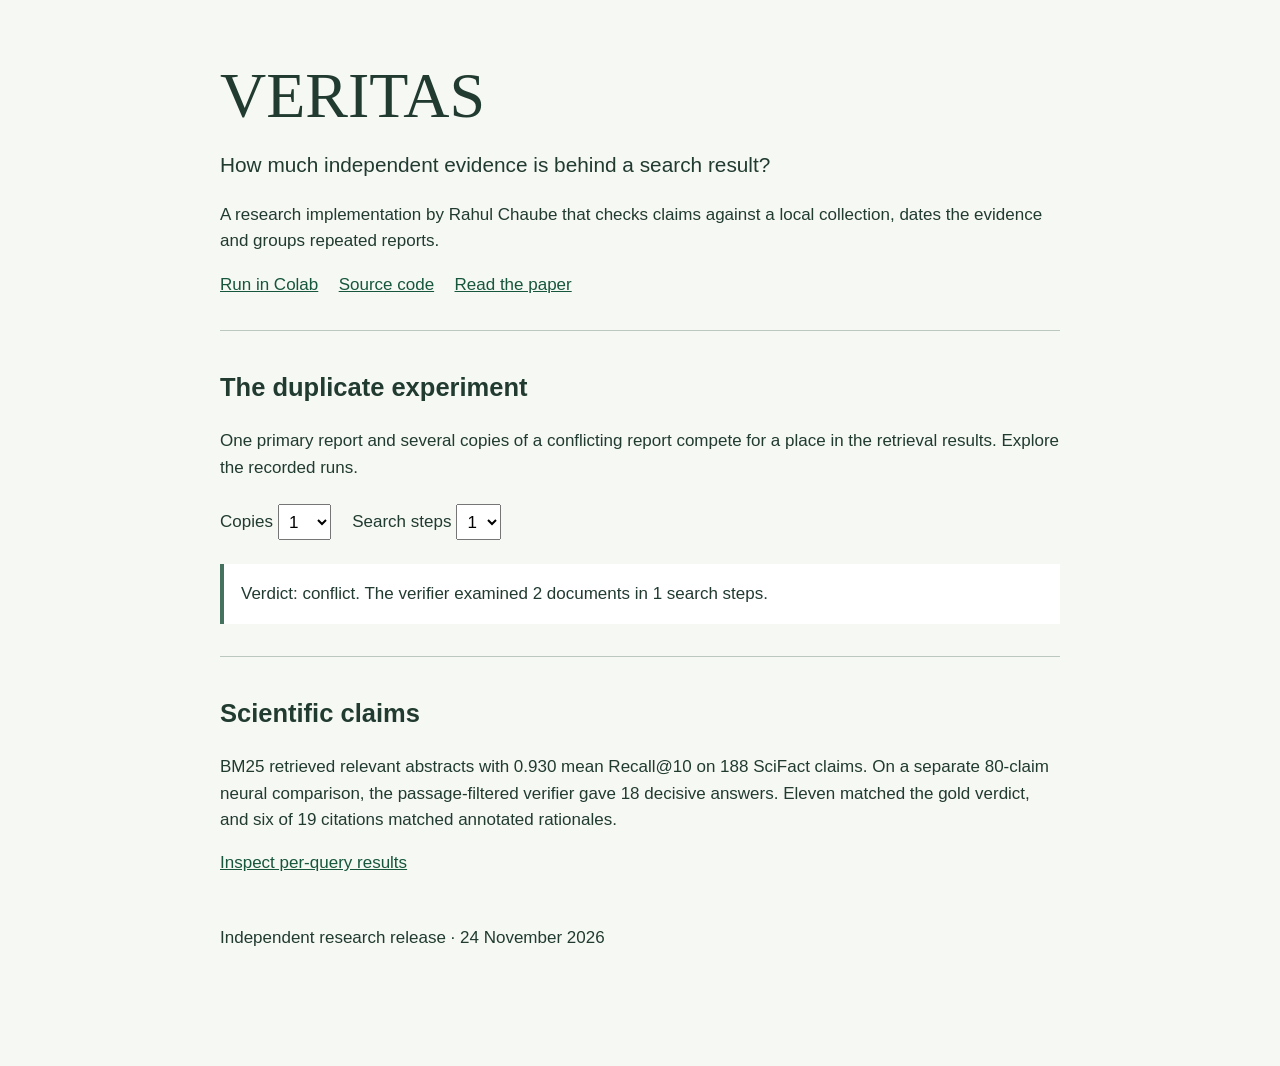
==== docs/index.html @ e9e706f8 "Publish paper, working notebook, validation records and research release" ====
<!doctype html>
<html lang="en"><head><meta charset="utf-8"><meta name="viewport" content="width=device-width,initial-scale=1"><title>VERITAS research release</title>
<style>body{font:17px/1.55 "Source Sans 3",Arial,sans-serif;color:#213b30;background:#f6f8f4;margin:0}main{max-width:840px;margin:auto;padding:5vw 5vw 9vw}h1{font:4rem/1 Georgia,serif;margin:0}.lead{font-size:1.3rem}h2{margin-top:2.3rem}a{color:#16563c}nav{display:flex;gap:1.2em;flex-wrap:wrap}section{border-top:1px solid #bac8bf;margin-top:2rem}label{display:inline-block;margin:.4rem 1rem .4rem 0}select{font:inherit;padding:.4rem}.out{border-left:4px solid #44725f;padding:1em;background:white}footer{margin-top:3rem}</style></head>
<body><main><h1>VERITAS</h1><p class="lead">How much independent evidence is behind a search result?</p>
<p>A research implementation by Rahul Chaube that checks claims against a local collection, dates the evidence and groups repeated reports.</p><nav><a href="https://colab.research.google.com/github/Rahulchaube1/veritas/blob/main/notebooks/veritas.ipynb">Run in Colab</a><a href="https://github.com/Rahulchaube1/veritas">Source code</a><a href="https://github.com/Rahulchaube1/veritas/raw/main/paper/veritas.pdf">Read the paper</a></nav>
<section><h2>The duplicate experiment</h2><p>One primary report and several copies of a conflicting report compete for a place in the retrieval results. Explore the recorded runs.</p><label>Copies <select id="copies"><option>1</option><option>2</option><option>4</option><option>8</option><option>16</option></select></label>
<label>Search steps <select id="steps"><option>1</option><option>2</option><option>5</option></select></label><p class="out" id="out" aria-live="polite">Loading the experiment…</p></section>
<section><h2>Scientific claims</h2><p>BM25 retrieved relevant abstracts with 0.930 mean Recall@10 on 188 SciFact claims. On a separate 80-claim neural comparison, the passage-filtered verifier gave 18 decisive answers. Eleven matched the gold verdict, and six of 19 citations matched annotated rationales.</p><a href="https://github.com/Rahulchaube1/veritas/tree/main/results">Inspect per-query results</a></section>
<footer>Independent research release · 24 November 2026</footer></main>
<script>
fetch('crowding.json').then(r=>r.json()).then(data=>{
const copies=document.querySelector('#copies'),steps=document.querySelector('#steps'),out=document.querySelector('#out');
function render(){const r=data.find(v=>v.copies===Number(copies.value)&&v.budget===Number(steps.value));out.textContent='Verdict: '+r.verdict+'. The verifier examined '+r.examined+' documents in '+r.steps+' search steps.';}
copies.onchange=steps.onchange=render;render();
}).catch(()=>{document.querySelector('#out').textContent='Recorded results could not be loaded.';});
</script></body></html>
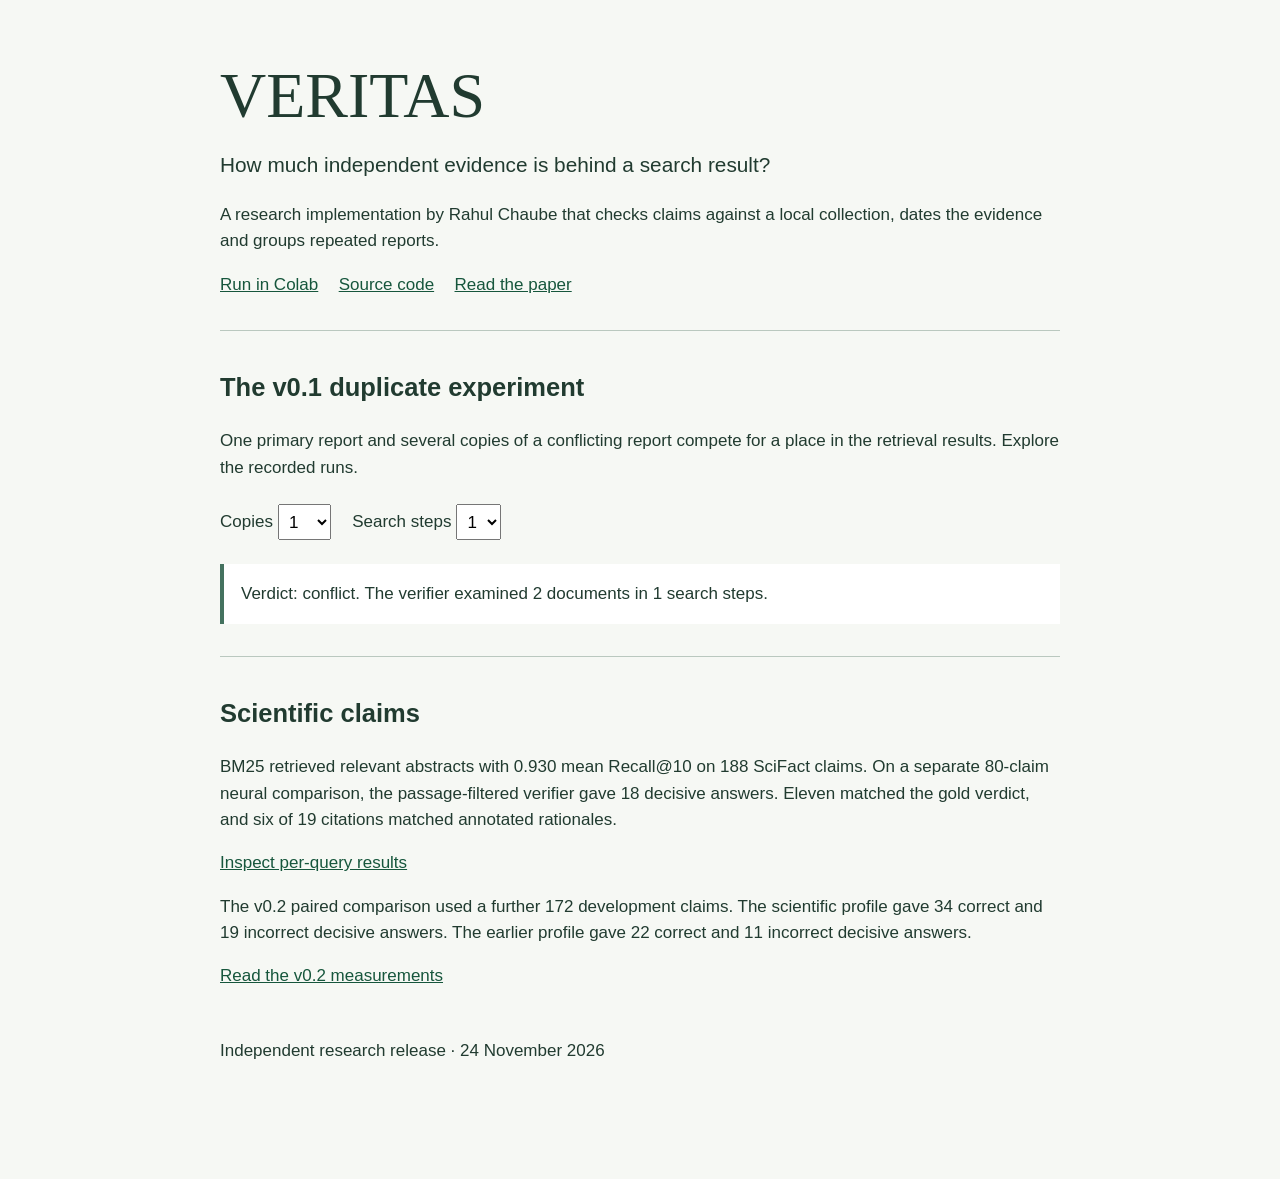
==== commit f2cc1e88: "Release VERITAS 0.2 with cited two-document verification and paired SciFact evidence" ====
--- a/docs/index.html
+++ b/docs/index.html
@@ -3,9 +3,9 @@
 <style>body{font:17px/1.55 "Source Sans 3",Arial,sans-serif;color:#213b30;background:#f6f8f4;margin:0}main{max-width:840px;margin:auto;padding:5vw 5vw 9vw}h1{font:4rem/1 Georgia,serif;margin:0}.lead{font-size:1.3rem}h2{margin-top:2.3rem}a{color:#16563c}nav{display:flex;gap:1.2em;flex-wrap:wrap}section{border-top:1px solid #bac8bf;margin-top:2rem}label{display:inline-block;margin:.4rem 1rem .4rem 0}select{font:inherit;padding:.4rem}.out{border-left:4px solid #44725f;padding:1em;background:white}footer{margin-top:3rem}</style></head>
 <body><main><h1>VERITAS</h1><p class="lead">How much independent evidence is behind a search result?</p>
 <p>A research implementation by Rahul Chaube that checks claims against a local collection, dates the evidence and groups repeated reports.</p><nav><a href="https://colab.research.google.com/github/Rahulchaube1/veritas/blob/main/notebooks/veritas.ipynb">Run in Colab</a><a href="https://github.com/Rahulchaube1/veritas">Source code</a><a href="https://github.com/Rahulchaube1/veritas/raw/main/paper/veritas.pdf">Read the paper</a></nav>
-<section><h2>The duplicate experiment</h2><p>One primary report and several copies of a conflicting report compete for a place in the retrieval results. Explore the recorded runs.</p><label>Copies <select id="copies"><option>1</option><option>2</option><option>4</option><option>8</option><option>16</option></select></label>
+<section><h2>The v0.1 duplicate experiment</h2><p>One primary report and several copies of a conflicting report compete for a place in the retrieval results. Explore the recorded runs.</p><label>Copies <select id="copies"><option>1</option><option>2</option><option>4</option><option>8</option><option>16</option></select></label>
 <label>Search steps <select id="steps"><option>1</option><option>2</option><option>5</option></select></label><p class="out" id="out" aria-live="polite">Loading the experiment…</p></section>
-<section><h2>Scientific claims</h2><p>BM25 retrieved relevant abstracts with 0.930 mean Recall@10 on 188 SciFact claims. On a separate 80-claim neural comparison, the passage-filtered verifier gave 18 decisive answers. Eleven matched the gold verdict, and six of 19 citations matched annotated rationales.</p><a href="https://github.com/Rahulchaube1/veritas/tree/main/results">Inspect per-query results</a></section>
+<section><h2>Scientific claims</h2><p>BM25 retrieved relevant abstracts with 0.930 mean Recall@10 on 188 SciFact claims. On a separate 80-claim neural comparison, the passage-filtered verifier gave 18 decisive answers. Eleven matched the gold verdict, and six of 19 citations matched annotated rationales.</p><a href="https://github.com/Rahulchaube1/veritas/tree/main/results">Inspect per-query results</a><p>The v0.2 paired comparison used a further 172 development claims. The scientific profile gave 34 correct and 19 incorrect decisive answers. The earlier profile gave 22 correct and 11 incorrect decisive answers.</p><a href="https://github.com/Rahulchaube1/veritas/blob/v0.2.0/docs/verification-v0.2.md">Read the v0.2 measurements</a></section>
 <footer>Independent research release · 24 November 2026</footer></main>
 <script>
 fetch('crowding.json').then(r=>r.json()).then(data=>{
